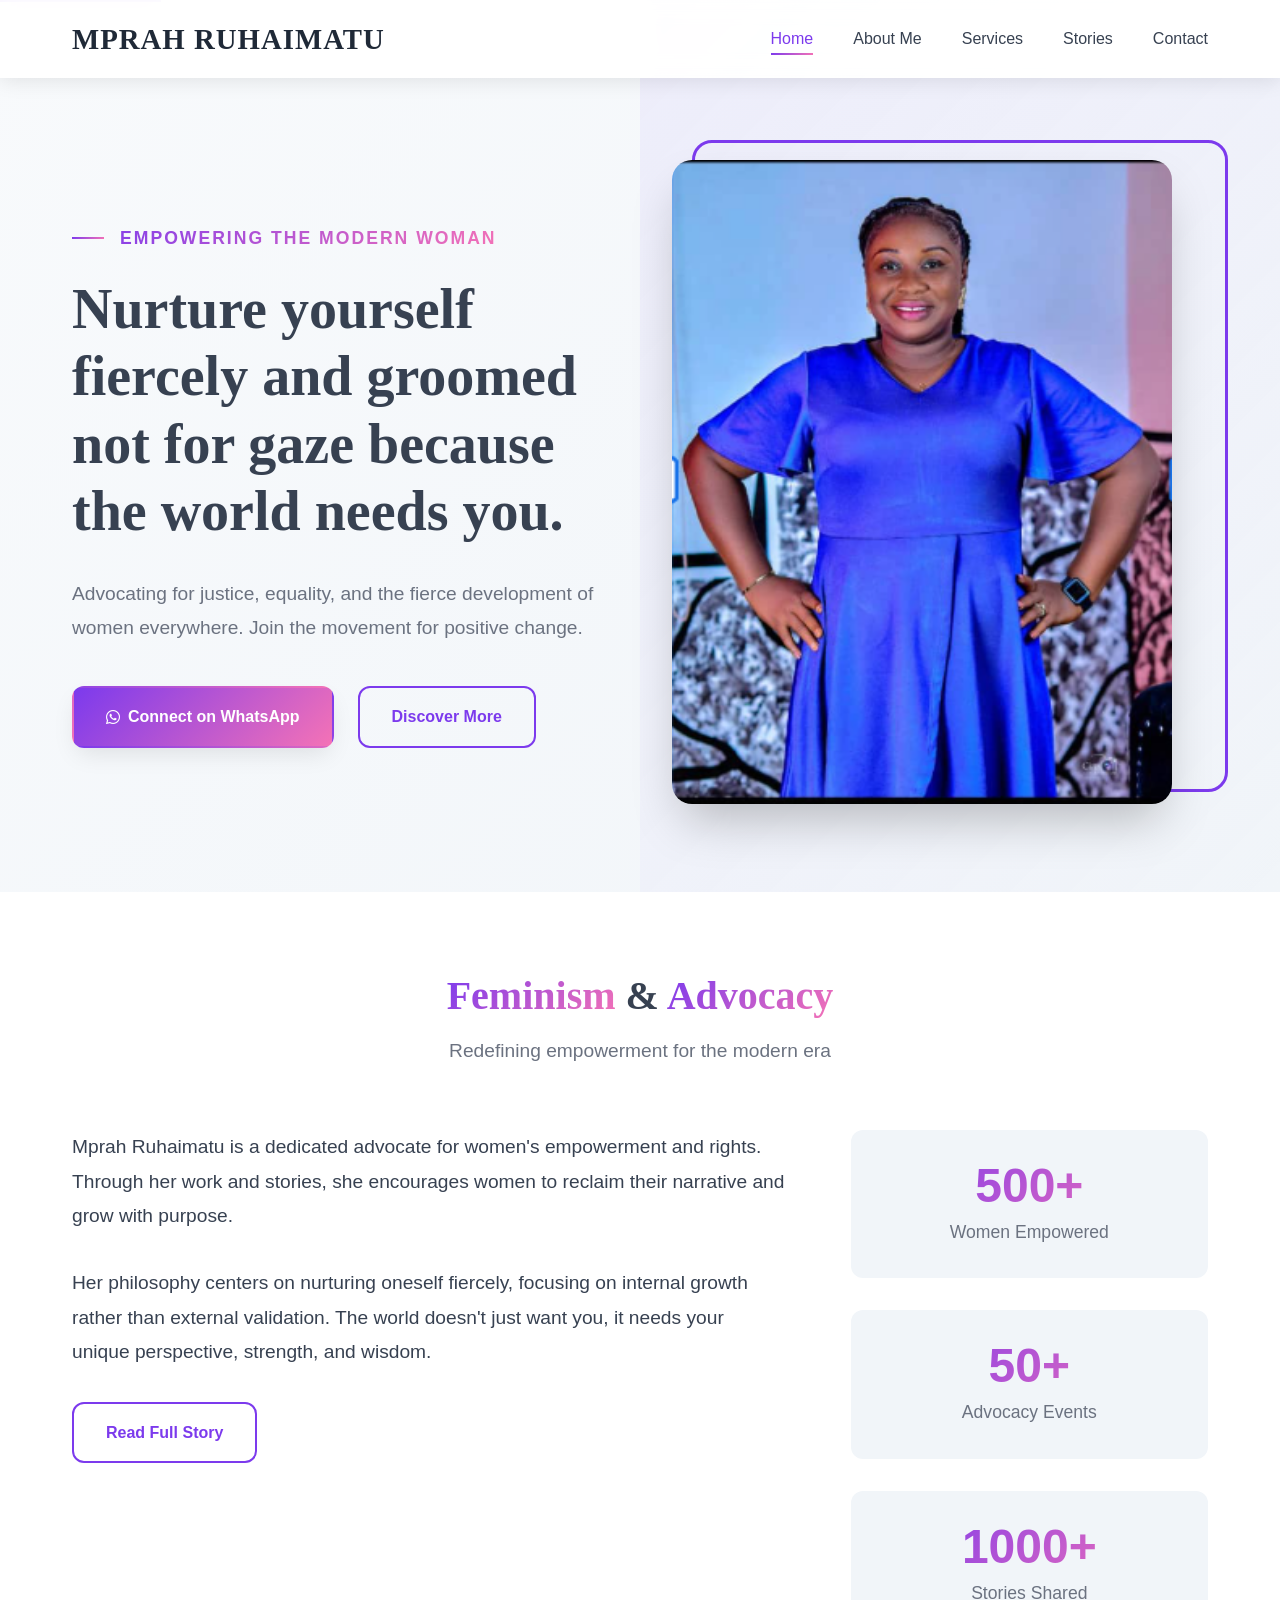
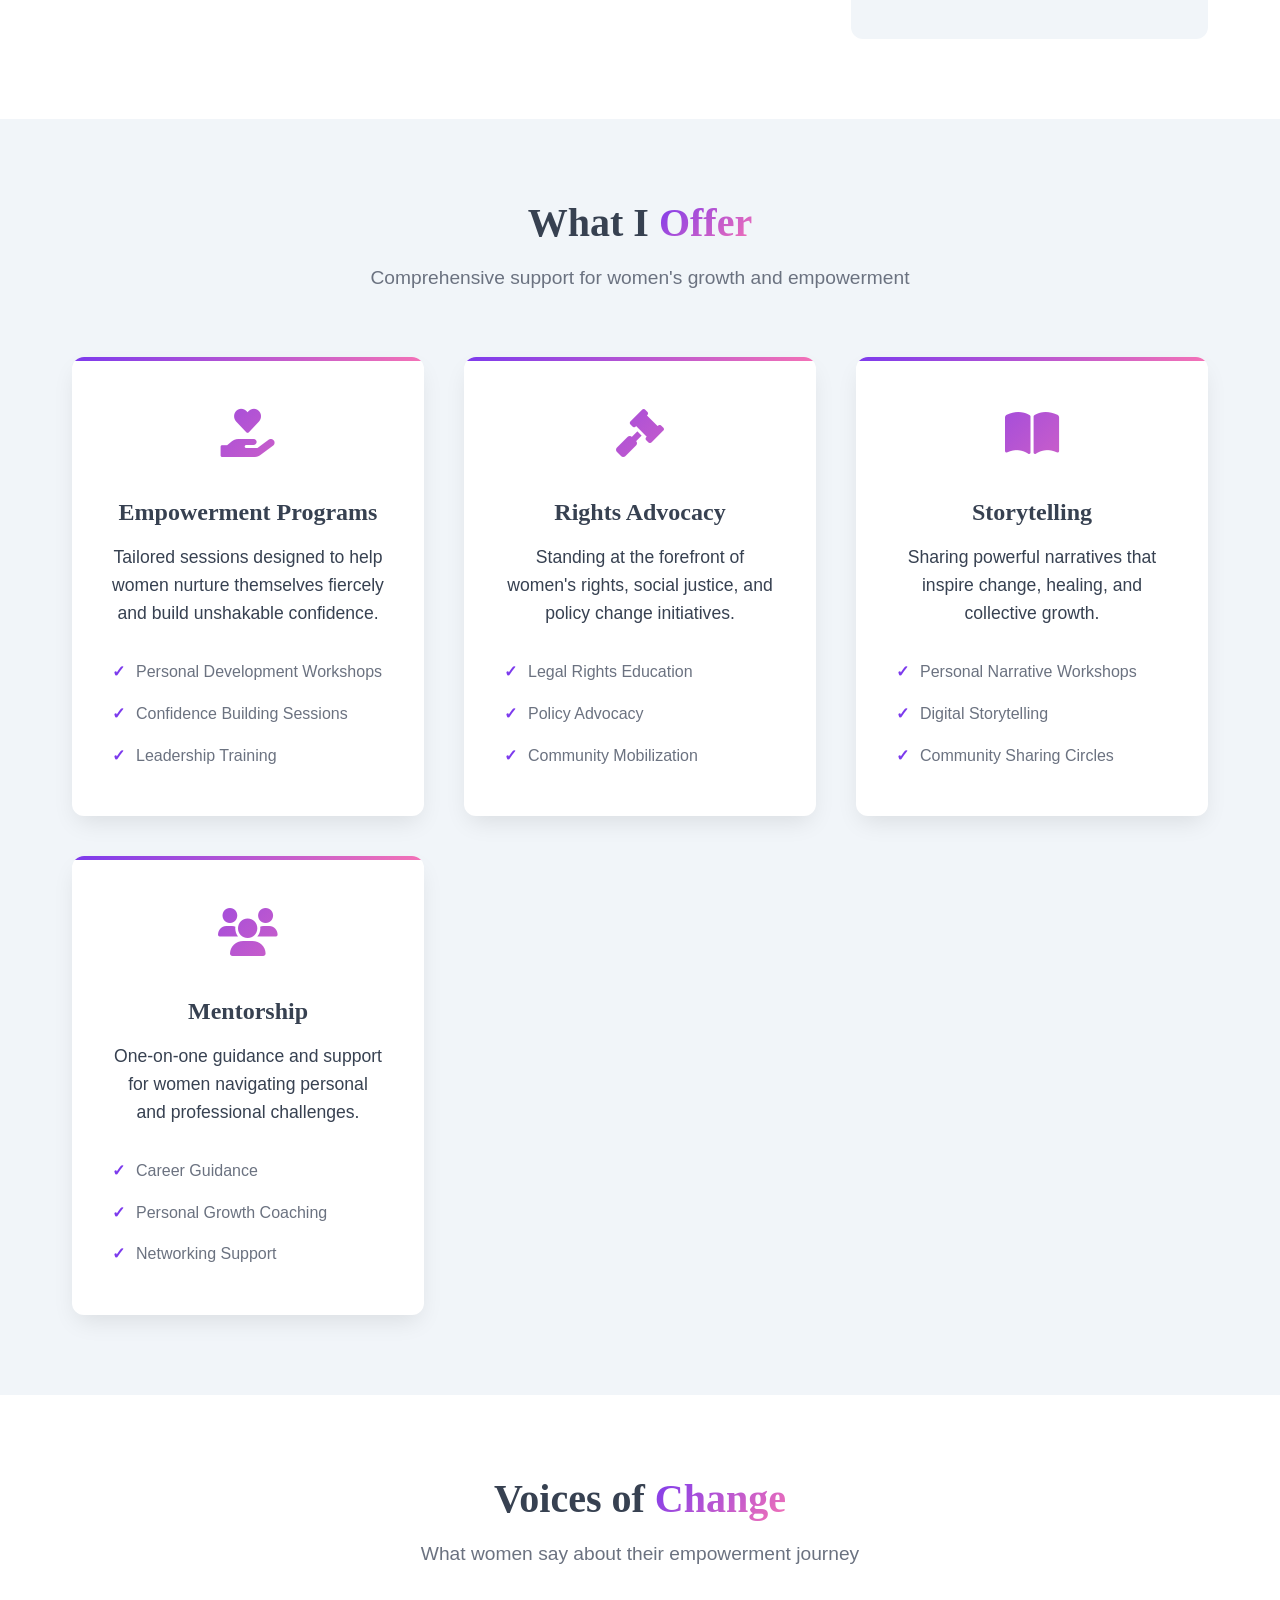
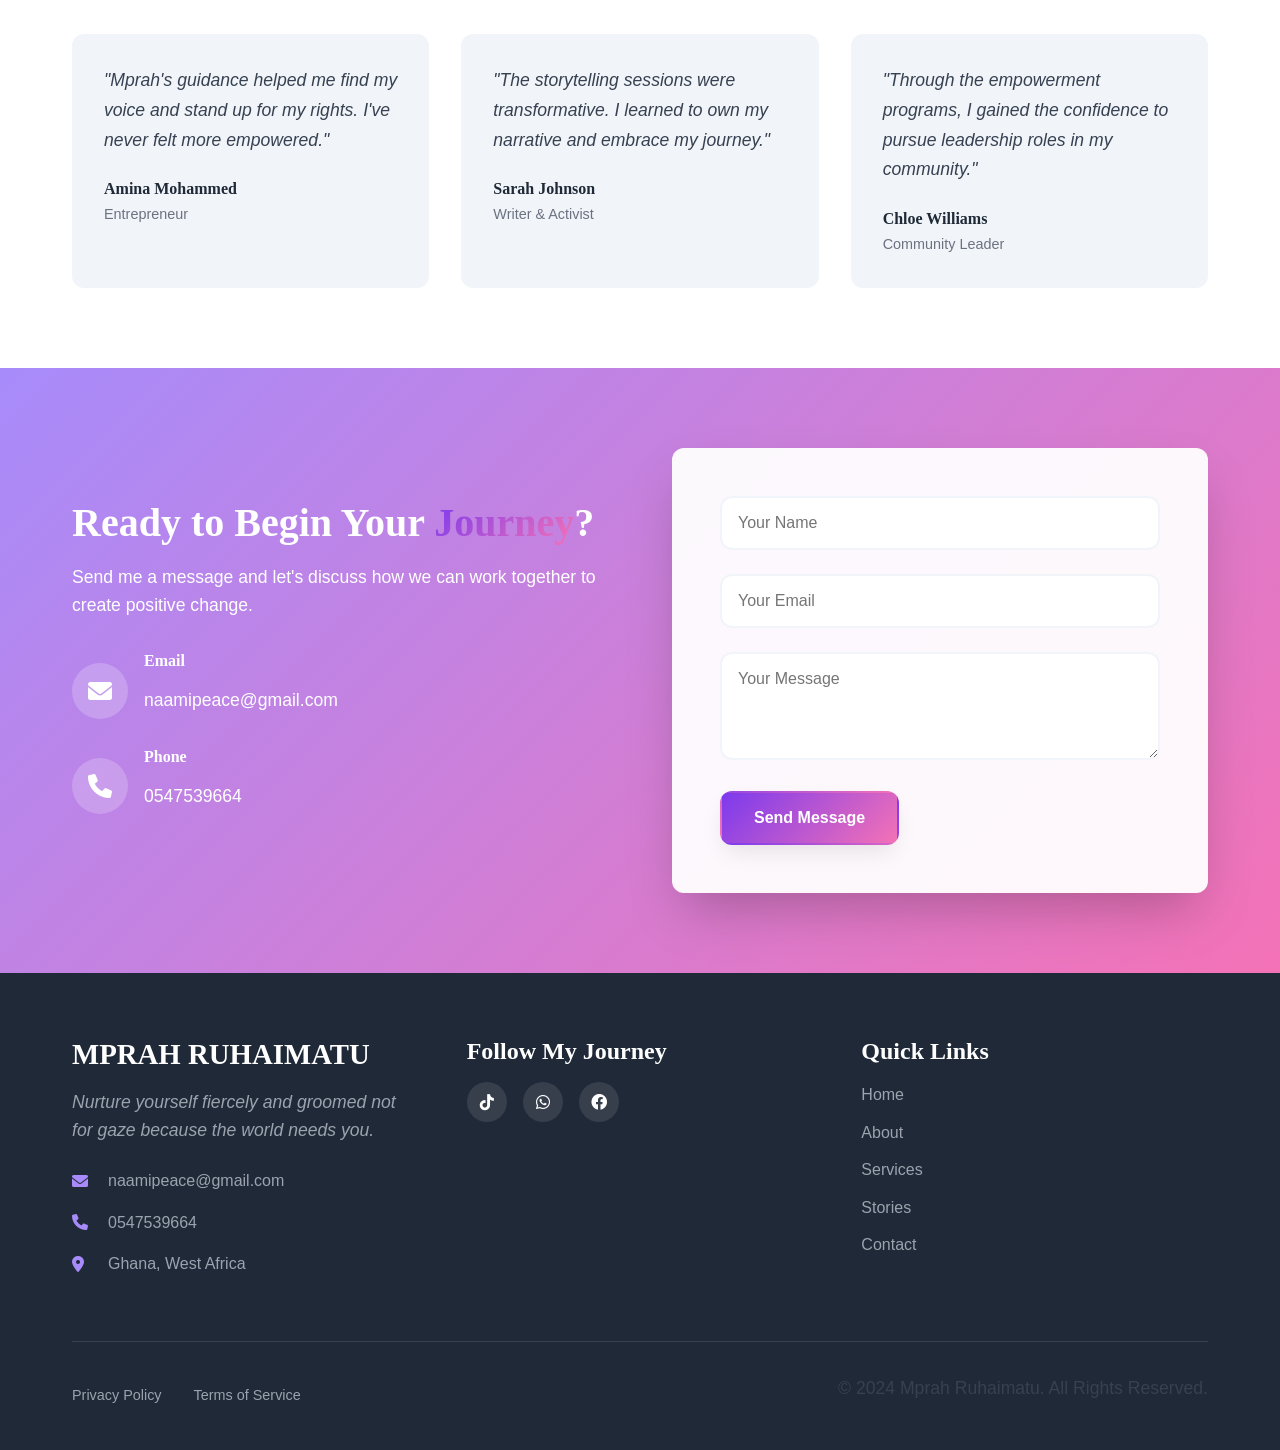
==== index.html @ c7345b5c "1" ====
<!DOCTYPE html>
<html lang="en">

<head>
    <meta charset="UTF-8">
    <meta name="viewport" content="width=device-width, initial-scale=1.0">
    <meta http-equiv="Content-Security-Policy" content="default-src 'self' https:">

    <title>Mprah Ruhaimatu | Women Empowerment & Rights Advocate</title>
    <meta name="description"
        content="Official website of Mprah Ruhaimatu. Dedicated to women's empowerment and rights. Nurture yourself fiercely and groomed not for gaze because the world needs you.">
    <meta name="keywords"
        content="Mprah Ruhaimatu, Women Empowerment, Feminism, Women's Rights, Advocacy, Personal Growth">
    <meta property="og:title" content="Mprah Ruhaimatu | Women Empowerment & Rights Advocate">
    <meta property="og:description" content="Dedicated to women's empowerment and rights advocacy">
    <meta property="og:type" content="website">
    <meta property="og:url" content="https://yourusername.github.io/">

    <link rel="canonical" href="https://yourusername.github.io/">
    <link rel="icon" type="image/x-icon" href="favicon.ico">
    <link rel="preload" href="styles/style.css" as="style">
    <link rel="preload" href="scripts/script.js" as="script">
    <link rel="preconnect" href="https://fonts.googleapis.com">
    <link rel="preconnect" href="https://fonts.gstatic.com" crossorigin>
    <link
        href="https://fonts.googleapis.com/css2?family=Playfair+Display:ital,wght@0,400;0,700;0,900;1,400&family=Inter:wght@300;400;500;600;700&display=swap"
        rel="stylesheet">
    <link rel="stylesheet" href="https://cdnjs.cloudflare.com/ajax/libs/font-awesome/6.0.0/css/all.min.css">
    <link rel="stylesheet" href="styles/style.css">
</head>

<body>
    <a href="#main-content" class="skip-link">Skip to main content</a>

    <header class="navbar">
        <div class="container">
            <div class="logo">
                <a href="index.html">MPRAH RUHAIMATU</a>
            </div>
            <button class="menu-toggle" aria-label="Toggle navigation">
                <span class="hamburger"></span>
            </button>
            <nav aria-label="Main navigation">
                <ul class="nav-links">
                    <li><a href="index.html" aria-current="page">Home</a></li>
                    <li><a href="about.html">About Me</a></li>
                    <li><a href="services.html">Services</a></li>
                    <li><a href="stories.html">Stories</a></li>
                    <li><a href="contact.html">Contact</a></li>
                </ul>
            </nav>
        </div>
    </header>

    <main id="main-content">
        <section class="hero">
            <div class="container hero-grid">
                <div class="hero-text">
                    <span class="sub-headline">Empowering the Modern Woman</span>
                    <h1>Nurture yourself fiercely and groomed not for gaze because the world needs you.</h1>
                    <p class="hero-description">Advocating for justice, equality, and the fierce development of women
                        everywhere. Join the movement for positive change.</p>
                    <div class="cta-group">
                        <a href="https://wa.me/233547539664" class="btn btn-primary">
                            <i class="fab fa-whatsapp"></i> Connect on WhatsApp
                        </a>
                        <a href="#about" class="btn btn-secondary">Discover More</a>
                    </div>
                </div>
                <div class="hero-image">
                    <img src="images/peace.PNG" alt="Mprah Ruhaimatu - Women Empowerment Advocate" loading="lazy"
                        class="hero-img">
                    <div class="image-decoration"></div>
                </div>
            </div>
        </section>

        <section id="about" class="about-brief">
            <div class="container">
                <div class="section-header">
                    <h2><span class="highlight">Feminism</span> & <span class="highlight">Advocacy</span></h2>
                    <p class="section-subtitle">Redefining empowerment for the modern era</p>
                </div>
                <div class="content">
                    <div class="about-content">
                        <div class="about-text">
                            <p>Mprah Ruhaimatu is a dedicated advocate for women's empowerment and rights. Through her
                                work and stories, she encourages women to reclaim their narrative and grow with
                                purpose.</p>
                            <p>Her philosophy centers on nurturing oneself fiercely, focusing on internal growth rather
                                than external validation. The world doesn't just want you, it needs your unique
                                perspective, strength, and wisdom.</p>
                            <a href="about.html" class="btn btn-outline">Read Full Story</a>
                        </div>
                        <div class="about-stats">
                            <div class="stat">
                                <span class="stat-number">500+</span>
                                <span class="stat-label">Women Empowered</span>
                            </div>
                            <div class="stat">
                                <span class="stat-number">50+</span>
                                <span class="stat-label">Advocacy Events</span>
                            </div>
                            <div class="stat">
                                <span class="stat-number">1000+</span>
                                <span class="stat-label">Stories Shared</span>
                            </div>
                        </div>
                    </div>
                </div>
            </div>
        </section>

        <section id="services" class="services">
            <div class="container">
                <div class="section-header">
                    <h2>What I <span class="highlight">Offer</span></h2>
                    <p class="section-subtitle">Comprehensive support for women's growth and empowerment</p>
                </div>
                <div class="services-grid">
                    <div class="service-card">
                        <div class="service-icon">
                            <i class="fas fa-hand-holding-heart"></i>
                        </div>
                        <h3>Empowerment Programs</h3>
                        <p>Tailored sessions designed to help women nurture themselves fiercely and build unshakable
                            confidence.</p>
                        <ul class="service-features">
                            <li>Personal Development Workshops</li>
                            <li>Confidence Building Sessions</li>
                            <li>Leadership Training</li>
                        </ul>
                    </div>
                    <div class="service-card">
                        <div class="service-icon">
                            <i class="fas fa-gavel"></i>
                        </div>
                        <h3>Rights Advocacy</h3>
                        <p>Standing at the forefront of women's rights, social justice, and policy change initiatives.
                        </p>
                        <ul class="service-features">
                            <li>Legal Rights Education</li>
                            <li>Policy Advocacy</li>
                            <li>Community Mobilization</li>
                        </ul>
                    </div>
                    <div class="service-card">
                        <div class="service-icon">
                            <i class="fas fa-book-open"></i>
                        </div>
                        <h3>Storytelling</h3>
                        <p>Sharing powerful narratives that inspire change, healing, and collective growth.</p>
                        <ul class="service-features">
                            <li>Personal Narrative Workshops</li>
                            <li>Digital Storytelling</li>
                            <li>Community Sharing Circles</li>
                        </ul>
                    </div>
                    <div class="service-card">
                        <div class="service-icon">
                            <i class="fas fa-users"></i>
                        </div>
                        <h3>Mentorship</h3>
                        <p>One-on-one guidance and support for women navigating personal and professional challenges.
                        </p>
                        <ul class="service-features">
                            <li>Career Guidance</li>
                            <li>Personal Growth Coaching</li>
                            <li>Networking Support</li>
                        </ul>
                    </div>
                </div>
            </div>
        </section>

        <section class="testimonials">
            <div class="container">
                <div class="section-header">
                    <h2>Voices of <span class="highlight">Change</span></h2>
                    <p class="section-subtitle">What women say about their empowerment journey</p>
                </div>
                <div class="testimonials-grid">
                    <div class="testimonial-card">
                        <div class="testimonial-content">
                            <p>"Mprah's guidance helped me find my voice and stand up for my rights. I've never felt
                                more empowered."</p>
                        </div>
                        <div class="testimonial-author">
                            <h4>Amina Mohammed</h4>
                            <span>Entrepreneur</span>
                        </div>
                    </div>
                    <div class="testimonial-card">
                        <div class="testimonial-content">
                            <p>"The storytelling sessions were transformative. I learned to own my narrative and embrace
                                my journey."</p>
                        </div>
                        <div class="testimonial-author">
                            <h4>Sarah Johnson</h4>
                            <span>Writer & Activist</span>
                        </div>
                    </div>
                    <div class="testimonial-card">
                        <div class="testimonial-content">
                            <p>"Through the empowerment programs, I gained the confidence to pursue leadership roles in
                                my community."</p>
                        </div>
                        <div class="testimonial-author">
                            <h4>Chloe Williams</h4>
                            <span>Community Leader</span>
                        </div>
                    </div>
                </div>
            </div>
        </section>

        <section class="contact-form-section">
            <div class="container">
                <div class="contact-form-wrapper">
                    <div class="contact-form-text">
                        <h2>Ready to Begin Your <span class="highlight">Journey</span>?</h2>
                        <p>Send me a message and let's discuss how we can work together to create positive change.</p>
                        <div class="contact-info">
                            <div class="contact-item">
                                <i class="fas fa-envelope"></i>
                                <div>
                                    <h4>Email</h4>
                                    <p>naamipeace@gmail.com</p>
                                </div>
                            </div>
                            <div class="contact-item">
                                <i class="fas fa-phone"></i>
                                <div>
                                    <h4>Phone</h4>
                                    <p>0547539664</p>
                                </div>
                            </div>
                        </div>
                    </div>
                    <form class="contact-form" id="contactForm">
                        <div class="form-group">
                            <input type="text" id="name" name="name" required placeholder="Your Name">
                        </div>
                        <div class="form-group">
                            <input type="email" id="email" name="email" required placeholder="Your Email">
                        </div>
                        <div class="form-group">
                            <textarea id="message" name="message" rows="4" required
                                placeholder="Your Message"></textarea>
                        </div>
                        <button type="submit" class="btn btn-primary">Send Message</button>
                    </form>
                </div>
            </div>
        </section>
    </main>

    <footer id="contact">
        <div class="container">
            <div class="footer-grid">
                <div class="footer-info">
                    <h3>MPRAH RUHAIMATU</h3>
                    <p class="footer-tagline">Nurture yourself fiercely and groomed not for gaze because the world needs
                        you.</p>
                    <ul class="contact-list">
                        <li><i class="fas fa-envelope"></i> naamipeace@gmail.com</li>
                        <li><i class="fas fa-phone"></i> 0547539664</li>
                        <li><i class="fas fa-map-marker-alt"></i> Ghana, West Africa</li>
                    </ul>
                </div>
                <div class="footer-socials">
                    <h3>Follow My Journey</h3>
                    <div class="social-icons">
                        <a href="https://www.tiktok.com/@ceomarveloustouch?_r=1&_t=ZM-92IZ7Z8OeNv" target="_blank"
                            aria-label="TikTok">
                            <i class="fab fa-tiktok"></i>
                        </a>
                        <a href="https://wa.me/233547539664" aria-label="WhatsApp">
                            <i class="fab fa-whatsapp"></i>
                        </a>

                        </a>
                        <a href="#" aria-label="Facebook">
                            <i class="fab fa-facebook"></i>
                        </a>

                    </div>
                </div>
                <div class="footer-links">
                    <h3>Quick Links</h3>
                    <ul>
                        <li><a href="index.html">Home</a></li>
                        <li><a href="about.html">About</a></li>
                        <li><a href="services.html">Services</a></li>
                        <li><a href="stories.html">Stories</a></li>
                        <li><a href="contact.html">Contact</a></li>
                    </ul>
                </div>
            </div>
            <div class="footer-bottom">
                <div class="legal-links">
                    <a href="privacy.html">Privacy Policy</a>
                    <a href="terms.html">Terms of Service</a>
                </div>
                <p>&copy; 2024 Mprah Ruhaimatu. All Rights Reserved.</p>
            </div>
        </div>
    </footer>

    <script type="application/ld+json">
    {
        "@context": "https://schema.org",
        "@type": "Person",
        "name": "Mprah Ruhaimatu",
        "jobTitle": "Women Empowerment & Rights Advocate",
        "description": "Dedicated advocate for women's empowerment and rights",
        "email": "naamipeace@gmail.com",
        "telephone": "+233547539664",
        "url": "https://yourusername.github.io/",
        "sameAs": [
            "https://www.tiktok.com/@ceomarveloustouch"
        ]
    }
    </script>

    <script src="scripts/script.js"></script>
</body>

</html>
---- styles/style.css ----
/* Reset and Base Styles */
* {
    margin: 0;
    padding: 0;
    box-sizing: border-box;
}

:root {
    --primary: #7c3aed;
    --primary-dark: #5b21b6;
    --primary-light: #a78bfa;
    --secondary: #f472b6;
    --secondary-dark: #db2777;
    --accent: #f59e0b;
    --accent-dark: #d97706;
    --dark: #1f2937;
    --dark-gray: #374151;
    --light: #f8fafc;
    --light-gray: #f1f5f9;
    --text: #374151;
    --text-light: #6b7280;
    --white: #ffffff;
    --shadow: 0 10px 25px -5px rgba(0, 0, 0, 0.1);
    --shadow-lg: 0 20px 40px -15px rgba(0, 0, 0, 0.2);
    --shadow-xl: 0 25px 50px -12px rgba(0, 0, 0, 0.25);
    --radius: 12px;
    --radius-lg: 20px;
    --gradient: linear-gradient(135deg, #7c3aed 0%, #f472b6 100%);
    --gradient-dark: linear-gradient(135deg, #5b21b6 0%, #db2777 100%);
    --transition: all 0.3s cubic-bezier(0.4, 0, 0.2, 1);
    --transition-slow: all 0.5s cubic-bezier(0.4, 0, 0.2, 1);
}

html {
    scroll-behavior: smooth;
}

body {
    font-family: 'Inter', sans-serif;
    line-height: 1.6;
    color: var(--text);
    background: var(--light);
    overflow-x: hidden;
}

h1,
h2,
h3,
h4,
h5,
h6 {
    font-family: 'Playfair Display', serif;
    font-weight: 700;
    line-height: 1.2;
    margin-bottom: 1rem;
}

h1 {
    font-size: 3.5rem;
    font-weight: 900;
}

h2 {
    font-size: 2.5rem;
    margin-bottom: 1rem;
}

h3 {
    font-size: 1.5rem;
}

p {
    margin-bottom: 1rem;
    font-size: 1.1rem;
    color: var(--text);
}

a {
    text-decoration: none;
    color: inherit;
    transition: var(--transition);
}

.container {
    max-width: 1200px;
    margin: 0 auto;
    padding: 0 2rem;
}

section {
    padding: 5rem 0;
}

/* Skip Link */
.skip-link {
    position: absolute;
    top: -40px;
    left: 0;
    background: var(--primary);
    color: white;
    padding: 8px;
    z-index: 1000;
    text-decoration: none;
}

.skip-link:focus {
    top: 0;
}

/* Navigation */
.navbar {
    position: fixed;
    top: 0;
    left: 0;
    right: 0;
    background: rgba(255, 255, 255, 0.95);
    backdrop-filter: blur(10px);
    z-index: 1000;
    padding: 1rem 0;
    box-shadow: 0 2px 20px rgba(0, 0, 0, 0.1);
}

.navbar .container {
    display: flex;
    justify-content: space-between;
    align-items: center;
}

.logo a {
    font-family: 'Playfair Display', serif;
    font-size: 1.8rem;
    font-weight: 700;
    color: var(--dark);
    letter-spacing: 1px;
    position: relative;
}

.logo a::after {
    content: '';
    position: absolute;
    bottom: -5px;
    left: 0;
    width: 0;
    height: 2px;
    background: var(--gradient);
    transition: var(--transition);
}

.logo a:hover::after {
    width: 100%;
}

.nav-links {
    display: flex;
    list-style: none;
    gap: 2.5rem;
}

.nav-links a {
    color: var(--dark-gray);
    font-weight: 500;
    position: relative;
    padding: 0.5rem 0;
}

.nav-links a::after {
    content: '';
    position: absolute;
    bottom: 0;
    left: 0;
    width: 0;
    height: 2px;
    background: var(--gradient);
    transition: var(--transition);
}

.nav-links a:hover::after,
.nav-links a[aria-current="page"]::after {
    width: 100%;
}

.nav-links a:hover,
.nav-links a[aria-current="page"] {
    color: var(--primary);
}

.menu-toggle {
    display: none;
    background: none;
    border: none;
    cursor: pointer;
    padding: 0.5rem;
}

.hamburger {
    display: block;
    width: 24px;
    height: 2px;
    background: var(--dark);
    position: relative;
    transition: var(--transition);
}

.hamburger::before,
.hamburger::after {
    content: '';
    position: absolute;
    width: 100%;
    height: 2px;
    background: var(--dark);
    transition: var(--transition);
}

.hamburger::before {
    top: -6px;
}

.hamburger::after {
    bottom: -6px;
}

/* Hero Section */
.hero {
    padding: 10rem 0 5rem;
    background: linear-gradient(135deg, #f8fafc 0%, #f1f5f9 100%);
    position: relative;
    overflow: hidden;
}

.hero::before {
    content: '';
    position: absolute;
    top: 0;
    right: 0;
    width: 50%;
    height: 100%;
    background: linear-gradient(135deg, var(--primary-light) 0%, transparent 100%);
    opacity: 0.1;
    z-index: 1;
}

.hero-grid {
    display: grid;
    grid-template-columns: 1fr 1fr;
    gap: 4rem;
    align-items: center;
    position: relative;
    z-index: 2;
}

.hero-text {
    max-width: 600px;
}

.sub-headline {
    display: inline-block;
    background: var(--gradient);
    -webkit-background-clip: text;
    background-clip: text;
    color: transparent;
    font-weight: 600;
    font-size: 1.1rem;
    letter-spacing: 2px;
    text-transform: uppercase;
    margin-bottom: 1.5rem;
    position: relative;
    padding-left: 3rem;
}

.sub-headline::before {
    content: '';
    position: absolute;
    left: 0;
    top: 50%;
    transform: translateY(-50%);
    width: 2rem;
    height: 2px;
    background: var(--gradient);
}

.hero-description {
    font-size: 1.2rem;
    color: var(--text-light);
    margin: 2rem 0;
    line-height: 1.8;
}

.cta-group {
    display: flex;
    gap: 1.5rem;
    margin-top: 2.5rem;
}

.hero-image {
    position: relative;
}

.hero-img {
    width: 100%;
    max-width: 500px;
    border-radius: var(--radius-lg);
    box-shadow: var(--shadow-xl);
    transform: perspective(1000px) rotateY(-10deg);
    transition: var(--transition-slow);
}

.hero-img:hover {
    transform: perspective(1000px) rotateY(0deg);
}

.image-decoration {
    position: absolute;
    top: -20px;
    right: -20px;
    width: 100%;
    height: 100%;
    border: 3px solid var(--primary);
    border-radius: var(--radius-lg);
    z-index: -1;
}

/* Buttons */
.btn {
    display: inline-flex;
    align-items: center;
    justify-content: center;
    padding: 1rem 2rem;
    border-radius: var(--radius);
    font-weight: 600;
    font-size: 1rem;
    transition: var(--transition);
    border: 2px solid transparent;
    cursor: pointer;
    gap: 0.5rem;
}

.btn-primary {
    background: var(--gradient);
    color: white;
    box-shadow: var(--shadow);
}

.btn-primary:hover {
    background: var(--gradient-dark);
    transform: translateY(-3px);
    box-shadow: var(--shadow-lg);
}

.btn-secondary {
    background: transparent;
    color: var(--primary);
    border-color: var(--primary);
}

.btn-secondary:hover {
    background: var(--primary);
    color: white;
    transform: translateY(-3px);
}

.btn-outline {
    background: transparent;
    color: var(--primary);
    border: 2px solid var(--primary);
}

.btn-outline:hover {
    background: var(--primary);
    color: white;
}

/* Section Headers */
.section-header {
    text-align: center;
    margin-bottom: 4rem;
}

.section-subtitle {
    color: var(--text-light);
    font-size: 1.2rem;
    max-width: 600px;
    margin: 0 auto;
}

.highlight {
    background: var(--gradient);
    -webkit-background-clip: text;
    background-clip: text;
    color: transparent;
    position: relative;
}

/* About Section */
.about-brief {
    background: var(--white);
}

.about-content {
    display: grid;
    grid-template-columns: 2fr 1fr;
    gap: 4rem;
    align-items: start;
}

.about-text p {
    font-size: 1.2rem;
    line-height: 1.8;
    margin-bottom: 2rem;
}

.about-stats {
    display: grid;
    gap: 2rem;
}

.stat {
    text-align: center;
    padding: 2rem;
    background: var(--light-gray);
    border-radius: var(--radius);
    transition: var(--transition);
}

.stat:hover {
    transform: translateY(-5px);
    box-shadow: var(--shadow);
}

.stat-number {
    display: block;
    font-size: 3rem;
    font-weight: 700;
    background: var(--gradient);
    -webkit-background-clip: text;
    background-clip: text;
    color: transparent;
    line-height: 1;
    margin-bottom: 0.5rem;
}

.stat-label {
    font-size: 1.1rem;
    color: var(--text-light);
    font-weight: 500;
}

/* Services Section */
.services {
    background: var(--light-gray);
}

.services-grid {
    display: grid;
    grid-template-columns: repeat(auto-fit, minmax(280px, 1fr));
    gap: 2.5rem;
}

.service-card {
    background: var(--white);
    padding: 2.5rem;
    border-radius: var(--radius);
    text-align: center;
    transition: var(--transition);
    position: relative;
    overflow: hidden;
    box-shadow: var(--shadow);
}

.service-card::before {
    content: '';
    position: absolute;
    top: 0;
    left: 0;
    width: 100%;
    height: 4px;
    background: var(--gradient);
}

.service-card:hover {
    transform: translateY(-10px);
    box-shadow: var(--shadow-lg);
}

.service-icon {
    font-size: 3rem;
    margin-bottom: 1.5rem;
    background: var(--gradient);
    -webkit-background-clip: text;
    background-clip: text;
    color: transparent;
}

.service-card h3 {
    margin-bottom: 1rem;
}

.service-features {
    list-style: none;
    margin-top: 1.5rem;
    text-align: left;
}

.service-features li {
    padding: 0.5rem 0;
    color: var(--text-light);
    position: relative;
    padding-left: 1.5rem;
}

.service-features li::before {
    content: '✓';
    position: absolute;
    left: 0;
    color: var(--primary);
    font-weight: bold;
}

/* Testimonials */
.testimonials {
    background: var(--white);
}

.testimonials-grid {
    display: grid;
    grid-template-columns: repeat(auto-fit, minmax(300px, 1fr));
    gap: 2rem;
}

.testimonial-card {
    background: var(--light-gray);
    padding: 2rem;
    border-radius: var(--radius);
    position: relative;
    transition: var(--transition);
}

.testimonial-card:hover {
    transform: translateY(-5px);
    box-shadow: var(--shadow);
}

.testimonial-content {
    font-style: italic;
    font-size: 1.1rem;
    line-height: 1.7;
    margin-bottom: 1.5rem;
    color: var(--text);
}

.testimonial-author {
    display: flex;
    flex-direction: column;
}

.testimonial-author h4 {
    color: var(--dark);
    margin-bottom: 0.25rem;
}

.testimonial-author span {
    color: var(--text-light);
    font-size: 0.9rem;
}

/* Contact Form */
.contact-form-section {
    background: linear-gradient(135deg, var(--primary-light) 0%, var(--secondary) 100%);
    color: white;
}

.contact-form-wrapper {
    display: grid;
    grid-template-columns: 1fr 1fr;
    gap: 4rem;
    align-items: center;
}

.contact-form-text h2,
.contact-form-text p {
    color: white;
}

.contact-info {
    margin-top: 2rem;
}

.contact-item {
    display: flex;
    align-items: center;
    gap: 1rem;
    margin-bottom: 1rem;
}

.contact-item i {
    font-size: 1.5rem;
    background: rgba(255, 255, 255, 0.2);
    padding: 1rem;
    border-radius: 50%;
}

.contact-form {
    background: rgba(255, 255, 255, 0.95);
    padding: 3rem;
    border-radius: var(--radius);
    box-shadow: var(--shadow-xl);
}

.form-group {
    margin-bottom: 1.5rem;
}

.form-group input,
.form-group textarea {
    width: 100%;
    padding: 1rem;
    border: 2px solid var(--light-gray);
    border-radius: var(--radius);
    font-family: 'Inter', sans-serif;
    font-size: 1rem;
    transition: var(--transition);
}

.form-group input:focus,
.form-group textarea:focus {
    outline: none;
    border-color: var(--primary);
    box-shadow: 0 0 0 3px rgba(124, 58, 237, 0.1);
}

/* Footer */
footer {
    background: var(--dark);
    color: white;
    padding: 4rem 0 2rem;
}

.footer-grid {
    display: grid;
    grid-template-columns: repeat(auto-fit, minmax(250px, 1fr));
    gap: 3rem;
    margin-bottom: 3rem;
}

.footer-info h3 {
    color: white;
    font-size: 1.8rem;
}

.footer-tagline {
    color: #9ca3af;
    margin: 1rem 0;
    font-style: italic;
}

.contact-list {
    list-style: none;
    margin-top: 1.5rem;
}

.contact-list li {
    display: flex;
    align-items: center;
    gap: 1rem;
    margin-bottom: 1rem;
    color: #9ca3af;
}

.contact-list i {
    color: var(--primary-light);
    width: 20px;
}

.footer-links ul {
    list-style: none;
}

.footer-links li {
    margin-bottom: 0.75rem;
}

.footer-links a {
    color: #9ca3af;
    transition: var(--transition);
}

.footer-links a:hover {
    color: white;
    padding-left: 0.5rem;
}

.social-icons {
    display: flex;
    gap: 1rem;
    margin-top: 1rem;
}

.social-icons a {
    display: flex;
    align-items: center;
    justify-content: center;
    width: 40px;
    height: 40px;
    background: rgba(255, 255, 255, 0.1);
    border-radius: 50%;
    color: white;
    transition: var(--transition);
}

.social-icons a:hover {
    background: var(--primary);
    transform: translateY(-3px);
}

.footer-bottom {
    border-top: 1px solid #374151;
    padding-top: 2rem;
    display: flex;
    justify-content: space-between;
    align-items: center;
    flex-wrap: wrap;
    gap: 1rem;
}

.legal-links {
    display: flex;
    gap: 2rem;
}

.legal-links a {
    color: #9ca3af;
    font-size: 0.9rem;
}

.legal-links a:hover {
    color: white;
}

/* Responsive Design */
@media (max-width: 1024px) {
    h1 {
        font-size: 2.8rem;
    }

    h2 {
        font-size: 2.2rem;
    }

    .hero-grid {
        gap: 3rem;
    }
}

@media (max-width: 768px) {
    .container {
        padding: 0 1.5rem;
    }

    section {
        padding: 3rem 0;
    }

    h1 {
        font-size: 2.5rem;
    }

    h2 {
        font-size: 2rem;
    }

    .hero-grid,
    .contact-form-wrapper,
    .about-content {
        grid-template-columns: 1fr;
        gap: 3rem;
    }

    .nav-links {
        position: fixed;
        top: 70px;
        left: 0;
        right: 0;
        background: white;
        flex-direction: column;
        padding: 2rem;
        box-shadow: var(--shadow-lg);
        transform: translateY(-100%);
        opacity: 0;
        transition: var(--transition);
        z-index: 999;
    }

    .nav-links.active {
        transform: translateY(0);
        opacity: 1;
    }

    .menu-toggle {
        display: block;
    }

    .menu-toggle.active .hamburger {
        background: transparent;
    }

    .menu-toggle.active .hamburger::before {
        transform: rotate(45deg);
        top: 0;
    }

    .menu-toggle.active .hamburger::after {
        transform: rotate(-45deg);
        bottom: 0;
    }

    .cta-group {
        flex-direction: column;
    }

    .image-decoration {
        display: none;
    }

    .hero-img {
        transform: none;
    }
}

@media (max-width: 480px) {
    h1 {
        font-size: 2rem;
    }

    h2 {
        font-size: 1.8rem;
    }

    .btn {
        width: 100%;
        justify-content: center;
    }

    .footer-bottom {
        flex-direction: column;
        text-align: center;
    }

    .legal-links {
        justify-content: center;
    }
}

/* Animations */
@keyframes fadeIn {
    from {
        opacity: 0;
        transform: translateY(20px);
    }

    to {
        opacity: 1;
        transform: translateY(0);
    }
}

.service-card,
.testimonial-card,
.stat {
    animation: fadeIn 0.6s ease-out forwards;
}
---- styles/style.css ----
/* Reset and Base Styles */
* {
    margin: 0;
    padding: 0;
    box-sizing: border-box;
}

:root {
    --primary: #7c3aed;
    --primary-dark: #5b21b6;
    --primary-light: #a78bfa;
    --secondary: #f472b6;
    --secondary-dark: #db2777;
    --accent: #f59e0b;
    --accent-dark: #d97706;
    --dark: #1f2937;
    --dark-gray: #374151;
    --light: #f8fafc;
    --light-gray: #f1f5f9;
    --text: #374151;
    --text-light: #6b7280;
    --white: #ffffff;
    --shadow: 0 10px 25px -5px rgba(0, 0, 0, 0.1);
    --shadow-lg: 0 20px 40px -15px rgba(0, 0, 0, 0.2);
    --shadow-xl: 0 25px 50px -12px rgba(0, 0, 0, 0.25);
    --radius: 12px;
    --radius-lg: 20px;
    --gradient: linear-gradient(135deg, #7c3aed 0%, #f472b6 100%);
    --gradient-dark: linear-gradient(135deg, #5b21b6 0%, #db2777 100%);
    --transition: all 0.3s cubic-bezier(0.4, 0, 0.2, 1);
    --transition-slow: all 0.5s cubic-bezier(0.4, 0, 0.2, 1);
}

html {
    scroll-behavior: smooth;
}

body {
    font-family: 'Inter', sans-serif;
    line-height: 1.6;
    color: var(--text);
    background: var(--light);
    overflow-x: hidden;
}

h1,
h2,
h3,
h4,
h5,
h6 {
    font-family: 'Playfair Display', serif;
    font-weight: 700;
    line-height: 1.2;
    margin-bottom: 1rem;
}

h1 {
    font-size: 3.5rem;
    font-weight: 900;
}

h2 {
    font-size: 2.5rem;
    margin-bottom: 1rem;
}

h3 {
    font-size: 1.5rem;
}

p {
    margin-bottom: 1rem;
    font-size: 1.1rem;
    color: var(--text);
}

a {
    text-decoration: none;
    color: inherit;
    transition: var(--transition);
}

.container {
    max-width: 1200px;
    margin: 0 auto;
    padding: 0 2rem;
}

section {
    padding: 5rem 0;
}

/* Skip Link */
.skip-link {
    position: absolute;
    top: -40px;
    left: 0;
    background: var(--primary);
    color: white;
    padding: 8px;
    z-index: 1000;
    text-decoration: none;
}

.skip-link:focus {
    top: 0;
}

/* Navigation */
.navbar {
    position: fixed;
    top: 0;
    left: 0;
    right: 0;
    background: rgba(255, 255, 255, 0.95);
    backdrop-filter: blur(10px);
    z-index: 1000;
    padding: 1rem 0;
    box-shadow: 0 2px 20px rgba(0, 0, 0, 0.1);
}

.navbar .container {
    display: flex;
    justify-content: space-between;
    align-items: center;
}

.logo a {
    font-family: 'Playfair Display', serif;
    font-size: 1.8rem;
    font-weight: 700;
    color: var(--dark);
    letter-spacing: 1px;
    position: relative;
}

.logo a::after {
    content: '';
    position: absolute;
    bottom: -5px;
    left: 0;
    width: 0;
    height: 2px;
    background: var(--gradient);
    transition: var(--transition);
}

.logo a:hover::after {
    width: 100%;
}

.nav-links {
    display: flex;
    list-style: none;
    gap: 2.5rem;
}

.nav-links a {
    color: var(--dark-gray);
    font-weight: 500;
    position: relative;
    padding: 0.5rem 0;
}

.nav-links a::after {
    content: '';
    position: absolute;
    bottom: 0;
    left: 0;
    width: 0;
    height: 2px;
    background: var(--gradient);
    transition: var(--transition);
}

.nav-links a:hover::after,
.nav-links a[aria-current="page"]::after {
    width: 100%;
}

.nav-links a:hover,
.nav-links a[aria-current="page"] {
    color: var(--primary);
}

.menu-toggle {
    display: none;
    background: none;
    border: none;
    cursor: pointer;
    padding: 0.5rem;
}

.hamburger {
    display: block;
    width: 24px;
    height: 2px;
    background: var(--dark);
    position: relative;
    transition: var(--transition);
}

.hamburger::before,
.hamburger::after {
    content: '';
    position: absolute;
    width: 100%;
    height: 2px;
    background: var(--dark);
    transition: var(--transition);
}

.hamburger::before {
    top: -6px;
}

.hamburger::after {
    bottom: -6px;
}

/* Hero Section */
.hero {
    padding: 10rem 0 5rem;
    background: linear-gradient(135deg, #f8fafc 0%, #f1f5f9 100%);
    position: relative;
    overflow: hidden;
}

.hero::before {
    content: '';
    position: absolute;
    top: 0;
    right: 0;
    width: 50%;
    height: 100%;
    background: linear-gradient(135deg, var(--primary-light) 0%, transparent 100%);
    opacity: 0.1;
    z-index: 1;
}

.hero-grid {
    display: grid;
    grid-template-columns: 1fr 1fr;
    gap: 4rem;
    align-items: center;
    position: relative;
    z-index: 2;
}

.hero-text {
    max-width: 600px;
}

.sub-headline {
    display: inline-block;
    background: var(--gradient);
    -webkit-background-clip: text;
    background-clip: text;
    color: transparent;
    font-weight: 600;
    font-size: 1.1rem;
    letter-spacing: 2px;
    text-transform: uppercase;
    margin-bottom: 1.5rem;
    position: relative;
    padding-left: 3rem;
}

.sub-headline::before {
    content: '';
    position: absolute;
    left: 0;
    top: 50%;
    transform: translateY(-50%);
    width: 2rem;
    height: 2px;
    background: var(--gradient);
}

.hero-description {
    font-size: 1.2rem;
    color: var(--text-light);
    margin: 2rem 0;
    line-height: 1.8;
}

.cta-group {
    display: flex;
    gap: 1.5rem;
    margin-top: 2.5rem;
}

.hero-image {
    position: relative;
}

.hero-img {
    width: 100%;
    max-width: 500px;
    border-radius: var(--radius-lg);
    box-shadow: var(--shadow-xl);
    transform: perspective(1000px) rotateY(-10deg);
    transition: var(--transition-slow);
}

.hero-img:hover {
    transform: perspective(1000px) rotateY(0deg);
}

.image-decoration {
    position: absolute;
    top: -20px;
    right: -20px;
    width: 100%;
    height: 100%;
    border: 3px solid var(--primary);
    border-radius: var(--radius-lg);
    z-index: -1;
}

/* Buttons */
.btn {
    display: inline-flex;
    align-items: center;
    justify-content: center;
    padding: 1rem 2rem;
    border-radius: var(--radius);
    font-weight: 600;
    font-size: 1rem;
    transition: var(--transition);
    border: 2px solid transparent;
    cursor: pointer;
    gap: 0.5rem;
}

.btn-primary {
    background: var(--gradient);
    color: white;
    box-shadow: var(--shadow);
}

.btn-primary:hover {
    background: var(--gradient-dark);
    transform: translateY(-3px);
    box-shadow: var(--shadow-lg);
}

.btn-secondary {
    background: transparent;
    color: var(--primary);
    border-color: var(--primary);
}

.btn-secondary:hover {
    background: var(--primary);
    color: white;
    transform: translateY(-3px);
}

.btn-outline {
    background: transparent;
    color: var(--primary);
    border: 2px solid var(--primary);
}

.btn-outline:hover {
    background: var(--primary);
    color: white;
}

/* Section Headers */
.section-header {
    text-align: center;
    margin-bottom: 4rem;
}

.section-subtitle {
    color: var(--text-light);
    font-size: 1.2rem;
    max-width: 600px;
    margin: 0 auto;
}

.highlight {
    background: var(--gradient);
    -webkit-background-clip: text;
    background-clip: text;
    color: transparent;
    position: relative;
}

/* About Section */
.about-brief {
    background: var(--white);
}

.about-content {
    display: grid;
    grid-template-columns: 2fr 1fr;
    gap: 4rem;
    align-items: start;
}

.about-text p {
    font-size: 1.2rem;
    line-height: 1.8;
    margin-bottom: 2rem;
}

.about-stats {
    display: grid;
    gap: 2rem;
}

.stat {
    text-align: center;
    padding: 2rem;
    background: var(--light-gray);
    border-radius: var(--radius);
    transition: var(--transition);
}

.stat:hover {
    transform: translateY(-5px);
    box-shadow: var(--shadow);
}

.stat-number {
    display: block;
    font-size: 3rem;
    font-weight: 700;
    background: var(--gradient);
    -webkit-background-clip: text;
    background-clip: text;
    color: transparent;
    line-height: 1;
    margin-bottom: 0.5rem;
}

.stat-label {
    font-size: 1.1rem;
    color: var(--text-light);
    font-weight: 500;
}

/* Services Section */
.services {
    background: var(--light-gray);
}

.services-grid {
    display: grid;
    grid-template-columns: repeat(auto-fit, minmax(280px, 1fr));
    gap: 2.5rem;
}

.service-card {
    background: var(--white);
    padding: 2.5rem;
    border-radius: var(--radius);
    text-align: center;
    transition: var(--transition);
    position: relative;
    overflow: hidden;
    box-shadow: var(--shadow);
}

.service-card::before {
    content: '';
    position: absolute;
    top: 0;
    left: 0;
    width: 100%;
    height: 4px;
    background: var(--gradient);
}

.service-card:hover {
    transform: translateY(-10px);
    box-shadow: var(--shadow-lg);
}

.service-icon {
    font-size: 3rem;
    margin-bottom: 1.5rem;
    background: var(--gradient);
    -webkit-background-clip: text;
    background-clip: text;
    color: transparent;
}

.service-card h3 {
    margin-bottom: 1rem;
}

.service-features {
    list-style: none;
    margin-top: 1.5rem;
    text-align: left;
}

.service-features li {
    padding: 0.5rem 0;
    color: var(--text-light);
    position: relative;
    padding-left: 1.5rem;
}

.service-features li::before {
    content: '✓';
    position: absolute;
    left: 0;
    color: var(--primary);
    font-weight: bold;
}

/* Testimonials */
.testimonials {
    background: var(--white);
}

.testimonials-grid {
    display: grid;
    grid-template-columns: repeat(auto-fit, minmax(300px, 1fr));
    gap: 2rem;
}

.testimonial-card {
    background: var(--light-gray);
    padding: 2rem;
    border-radius: var(--radius);
    position: relative;
    transition: var(--transition);
}

.testimonial-card:hover {
    transform: translateY(-5px);
    box-shadow: var(--shadow);
}

.testimonial-content {
    font-style: italic;
    font-size: 1.1rem;
    line-height: 1.7;
    margin-bottom: 1.5rem;
    color: var(--text);
}

.testimonial-author {
    display: flex;
    flex-direction: column;
}

.testimonial-author h4 {
    color: var(--dark);
    margin-bottom: 0.25rem;
}

.testimonial-author span {
    color: var(--text-light);
    font-size: 0.9rem;
}

/* Contact Form */
.contact-form-section {
    background: linear-gradient(135deg, var(--primary-light) 0%, var(--secondary) 100%);
    color: white;
}

.contact-form-wrapper {
    display: grid;
    grid-template-columns: 1fr 1fr;
    gap: 4rem;
    align-items: center;
}

.contact-form-text h2,
.contact-form-text p {
    color: white;
}

.contact-info {
    margin-top: 2rem;
}

.contact-item {
    display: flex;
    align-items: center;
    gap: 1rem;
    margin-bottom: 1rem;
}

.contact-item i {
    font-size: 1.5rem;
    background: rgba(255, 255, 255, 0.2);
    padding: 1rem;
    border-radius: 50%;
}

.contact-form {
    background: rgba(255, 255, 255, 0.95);
    padding: 3rem;
    border-radius: var(--radius);
    box-shadow: var(--shadow-xl);
}

.form-group {
    margin-bottom: 1.5rem;
}

.form-group input,
.form-group textarea {
    width: 100%;
    padding: 1rem;
    border: 2px solid var(--light-gray);
    border-radius: var(--radius);
    font-family: 'Inter', sans-serif;
    font-size: 1rem;
    transition: var(--transition);
}

.form-group input:focus,
.form-group textarea:focus {
    outline: none;
    border-color: var(--primary);
    box-shadow: 0 0 0 3px rgba(124, 58, 237, 0.1);
}

/* Footer */
footer {
    background: var(--dark);
    color: white;
    padding: 4rem 0 2rem;
}

.footer-grid {
    display: grid;
    grid-template-columns: repeat(auto-fit, minmax(250px, 1fr));
    gap: 3rem;
    margin-bottom: 3rem;
}

.footer-info h3 {
    color: white;
    font-size: 1.8rem;
}

.footer-tagline {
    color: #9ca3af;
    margin: 1rem 0;
    font-style: italic;
}

.contact-list {
    list-style: none;
    margin-top: 1.5rem;
}

.contact-list li {
    display: flex;
    align-items: center;
    gap: 1rem;
    margin-bottom: 1rem;
    color: #9ca3af;
}

.contact-list i {
    color: var(--primary-light);
    width: 20px;
}

.footer-links ul {
    list-style: none;
}

.footer-links li {
    margin-bottom: 0.75rem;
}

.footer-links a {
    color: #9ca3af;
    transition: var(--transition);
}

.footer-links a:hover {
    color: white;
    padding-left: 0.5rem;
}

.social-icons {
    display: flex;
    gap: 1rem;
    margin-top: 1rem;
}

.social-icons a {
    display: flex;
    align-items: center;
    justify-content: center;
    width: 40px;
    height: 40px;
    background: rgba(255, 255, 255, 0.1);
    border-radius: 50%;
    color: white;
    transition: var(--transition);
}

.social-icons a:hover {
    background: var(--primary);
    transform: translateY(-3px);
}

.footer-bottom {
    border-top: 1px solid #374151;
    padding-top: 2rem;
    display: flex;
    justify-content: space-between;
    align-items: center;
    flex-wrap: wrap;
    gap: 1rem;
}

.legal-links {
    display: flex;
    gap: 2rem;
}

.legal-links a {
    color: #9ca3af;
    font-size: 0.9rem;
}

.legal-links a:hover {
    color: white;
}

/* Responsive Design */
@media (max-width: 1024px) {
    h1 {
        font-size: 2.8rem;
    }

    h2 {
        font-size: 2.2rem;
    }

    .hero-grid {
        gap: 3rem;
    }
}

@media (max-width: 768px) {
    .container {
        padding: 0 1.5rem;
    }

    section {
        padding: 3rem 0;
    }

    h1 {
        font-size: 2.5rem;
    }

    h2 {
        font-size: 2rem;
    }

    .hero-grid,
    .contact-form-wrapper,
    .about-content {
        grid-template-columns: 1fr;
        gap: 3rem;
    }

    .nav-links {
        position: fixed;
        top: 70px;
        left: 0;
        right: 0;
        background: white;
        flex-direction: column;
        padding: 2rem;
        box-shadow: var(--shadow-lg);
        transform: translateY(-100%);
        opacity: 0;
        transition: var(--transition);
        z-index: 999;
    }

    .nav-links.active {
        transform: translateY(0);
        opacity: 1;
    }

    .menu-toggle {
        display: block;
    }

    .menu-toggle.active .hamburger {
        background: transparent;
    }

    .menu-toggle.active .hamburger::before {
        transform: rotate(45deg);
        top: 0;
    }

    .menu-toggle.active .hamburger::after {
        transform: rotate(-45deg);
        bottom: 0;
    }

    .cta-group {
        flex-direction: column;
    }

    .image-decoration {
        display: none;
    }

    .hero-img {
        transform: none;
    }
}

@media (max-width: 480px) {
    h1 {
        font-size: 2rem;
    }

    h2 {
        font-size: 1.8rem;
    }

    .btn {
        width: 100%;
        justify-content: center;
    }

    .footer-bottom {
        flex-direction: column;
        text-align: center;
    }

    .legal-links {
        justify-content: center;
    }
}

/* Animations */
@keyframes fadeIn {
    from {
        opacity: 0;
        transform: translateY(20px);
    }

    to {
        opacity: 1;
        transform: translateY(0);
    }
}

.service-card,
.testimonial-card,
.stat {
    animation: fadeIn 0.6s ease-out forwards;
}
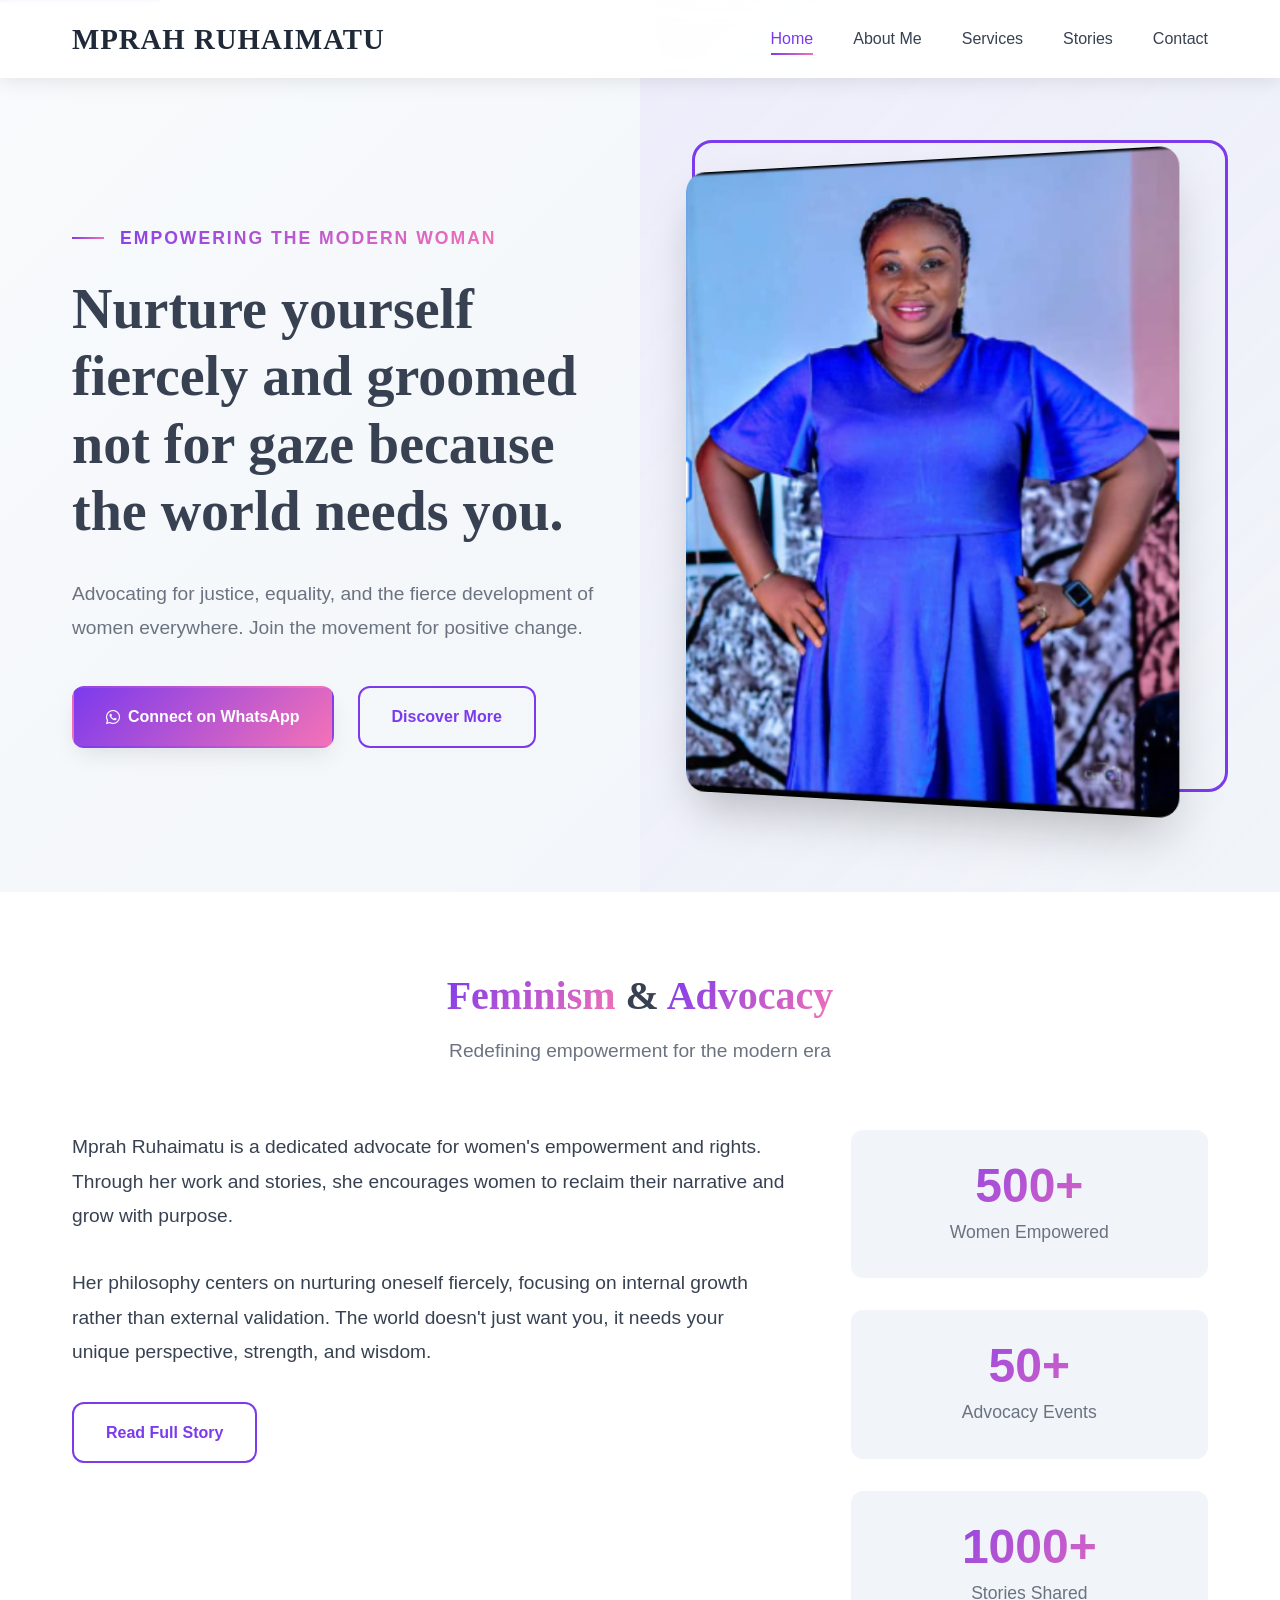
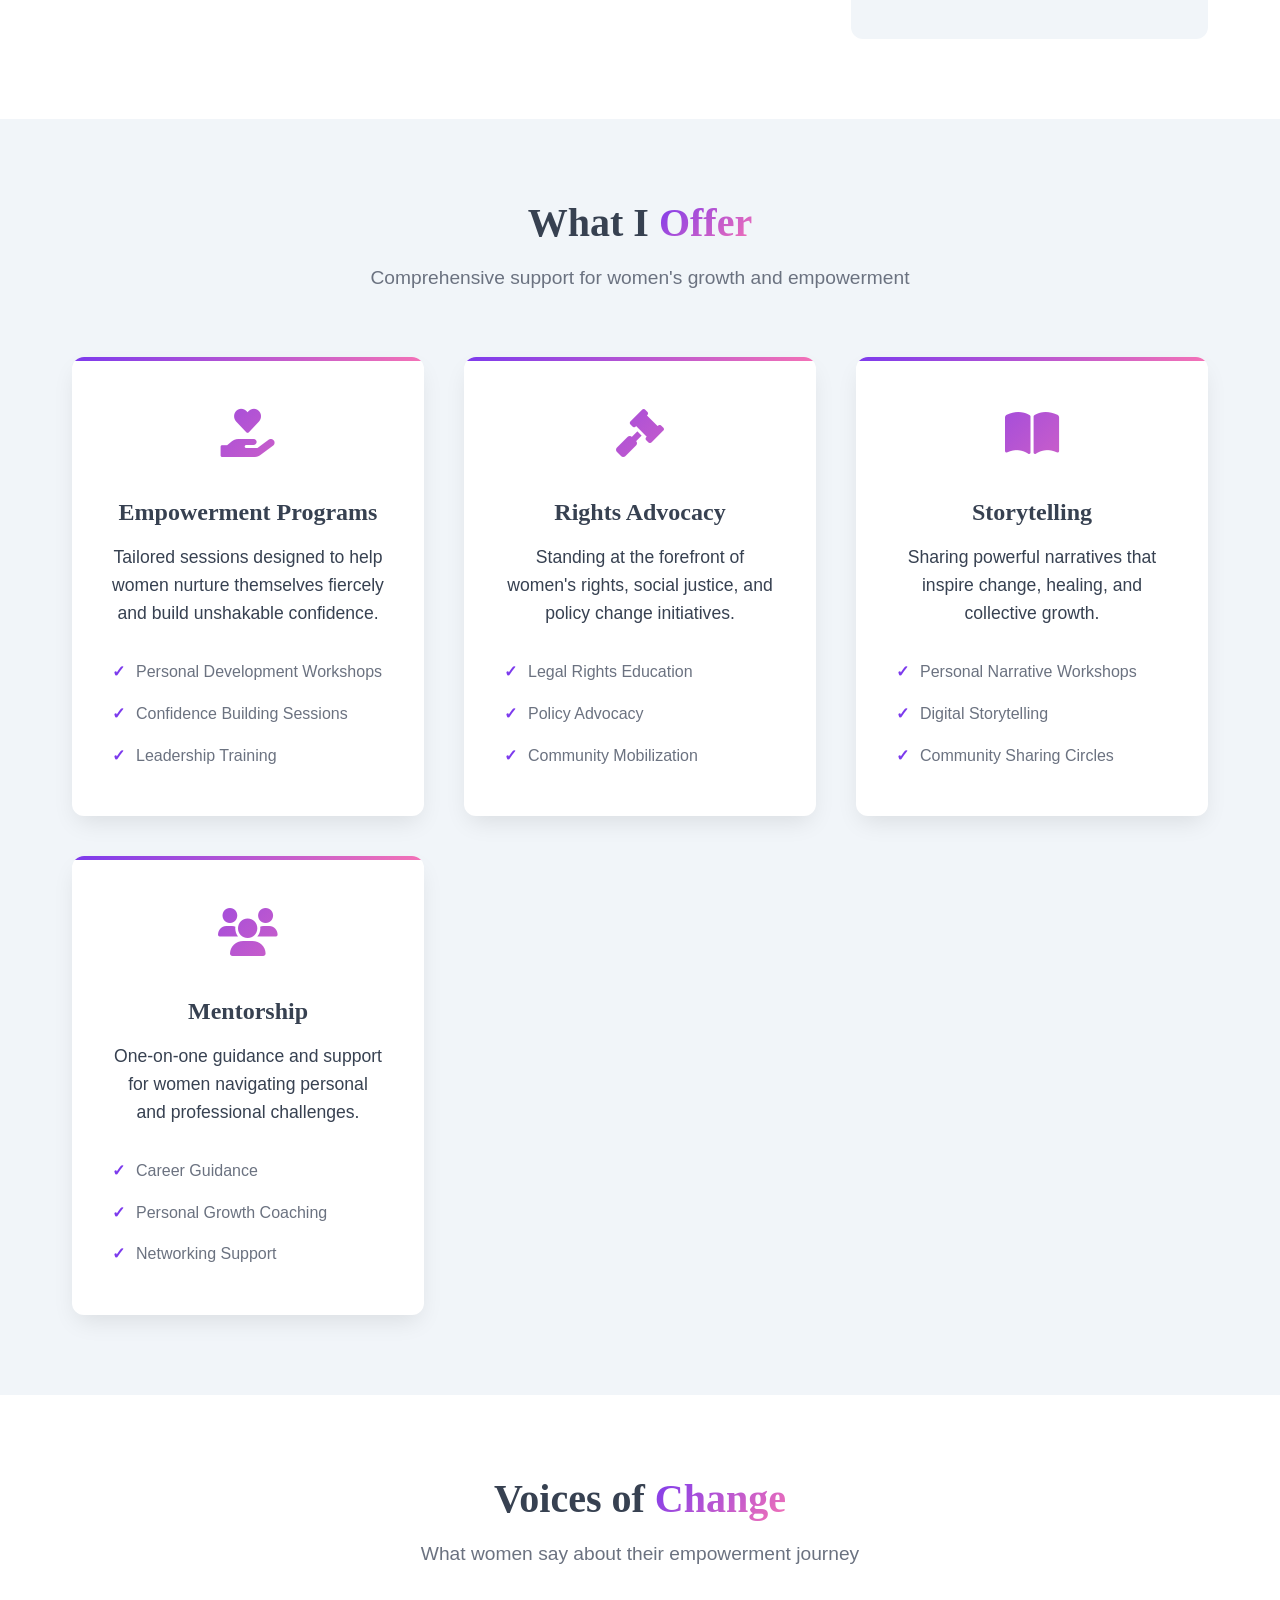
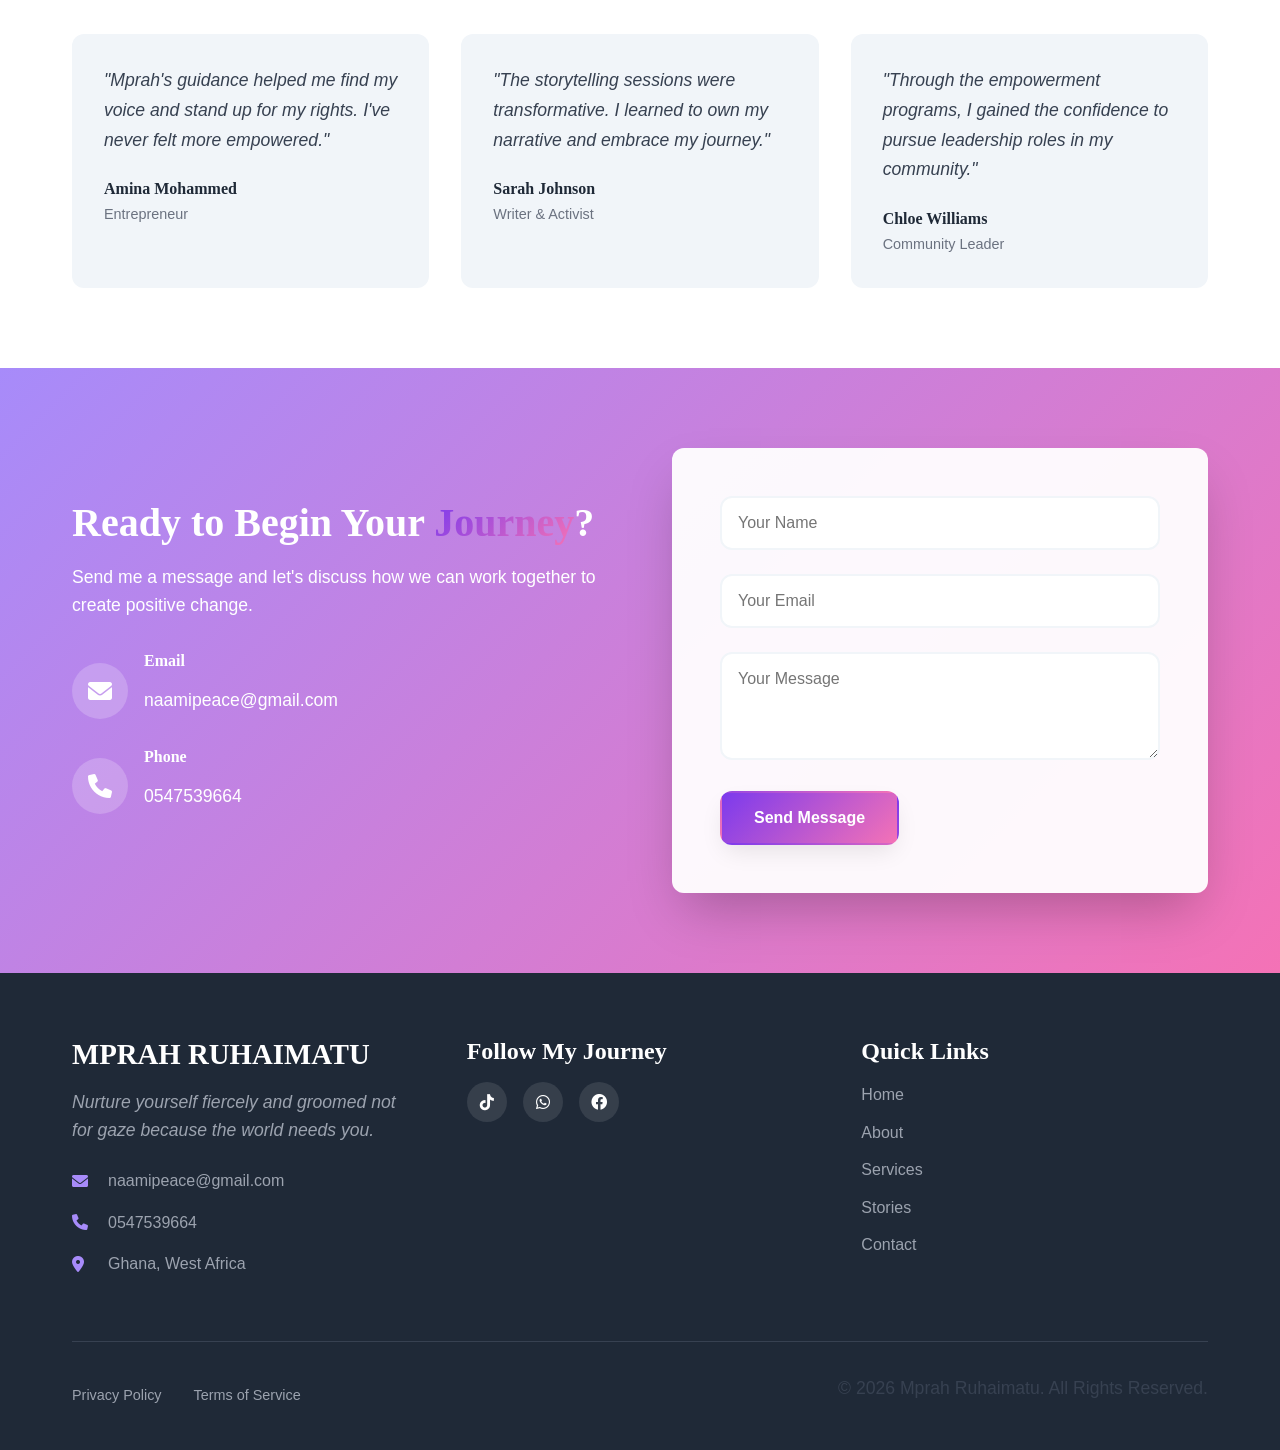
==== commit 2fce2345: "2" ====
--- a/index.html
+++ b/index.html
@@ -302,7 +302,7 @@
                     <a href="privacy.html">Privacy Policy</a>
                     <a href="terms.html">Terms of Service</a>
                 </div>
-                <p>&copy; 2024 Mprah Ruhaimatu. All Rights Reserved.</p>
+                <p>&copy; 2026 Mprah Ruhaimatu. All Rights Reserved.</p>
             </div>
         </div>
     </footer>
